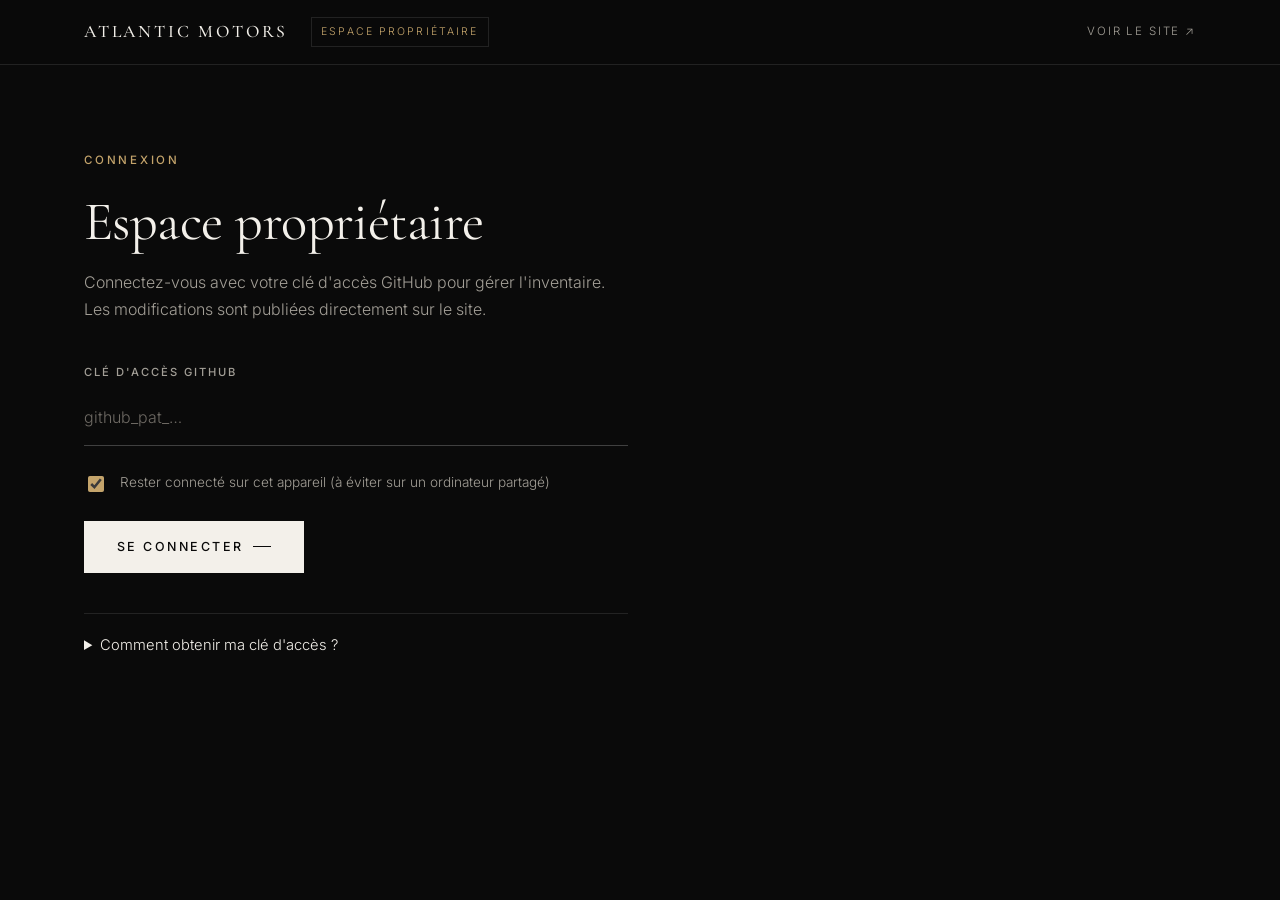
==== admin.html @ 896027af "Site Atlantic Motors : pages, inventaire, espace propriétaire - Site statique (accueil, inventaire, " ====
<!DOCTYPE html>
<html lang="fr">
<head>
  <meta charset="utf-8">
  <meta name="viewport" content="width=device-width, initial-scale=1, viewport-fit=cover">
  <title>Espace propriétaire — Atlantic Motors</title>
  <meta name="robots" content="noindex, nofollow">
  <meta name="theme-color" content="#0a0a0a">
  <link rel="preconnect" href="https://fonts.googleapis.com">
  <link rel="preconnect" href="https://fonts.gstatic.com" crossorigin>
  <link href="https://fonts.googleapis.com/css2?family=Cormorant+Garamond:ital,wght@0,400;0,500;1,400&family=Inter:wght@300;400;500&display=swap" rel="stylesheet">
  <link rel="stylesheet" href="css/style.css">
  <link rel="stylesheet" href="css/admin.css">
</head>
<body class="admin">

  <header class="admin-header">
    <div class="admin-header-inner">
      <a class="brand" href="index.html" data-site="nom">Atlantic Motors</a>
      <span class="admin-tag">Espace propriétaire</span>
      <div class="admin-header-actions">
        <a class="admin-link" href="inventaire.html" target="_blank" rel="noopener">Voir le site ↗</a>
        <button class="admin-link" id="logout" type="button" hidden>Se déconnecter</button>
      </div>
    </div>
  </header>

  <main class="admin-main" id="contenu">

    <!-- ================= CONNEXION ================= -->
    <section id="login-view" class="login" hidden>
      <span class="eyebrow">Connexion</span>
      <h1>Espace propriétaire</h1>
      <p class="admin-lead">Connectez-vous avec votre clé d'accès GitHub pour gérer l'inventaire. Les modifications sont publiées directement sur le site.</p>

      <form id="login-form" class="login-form" novalidate>
        <div class="field">
          <label for="token">Clé d'accès GitHub</label>
          <input id="token" name="token" type="password" autocomplete="current-password" spellcheck="false" placeholder="github_pat_…" required>
        </div>
        <label class="consent">
          <input type="checkbox" id="remember" checked>
          <span>Rester connecté sur cet appareil (à éviter sur un ordinateur partagé)</span>
        </label>
        <button class="btn btn-solid" type="submit">Se connecter</button>
        <p class="form-status error" id="login-error" role="alert" hidden></p>
      </form>

      <details class="help">
        <summary>Comment obtenir ma clé d'accès&nbsp;?</summary>
        <ol>
          <li>Connectez-vous sur <a href="https://github.com" target="_blank" rel="noopener">github.com</a>, puis ouvrez <a href="https://github.com/settings/personal-access-tokens/new" target="_blank" rel="noopener">cette page de création de clé</a> (Settings → Developer settings → Personal access tokens → Fine-grained tokens → Generate new token).</li>
          <li><strong>Token name</strong> : par exemple « Site — espace propriétaire ». <strong>Expiration</strong> : choisissez une durée (par exemple 1 an), il faudra la renouveler ensuite.</li>
          <li><strong>Repository access</strong> : « Only select repositories », puis sélectionnez le dépôt <strong id="help-repo">du site</strong> uniquement.</li>
          <li><strong>Permissions → Repository permissions → Contents</strong> : choisissez « Read and write ».</li>
          <li>Cliquez sur <strong>Generate token</strong>, copiez la clé (elle commence par <code>github_pat_</code>) et collez-la ci-dessus. Conservez-la dans votre gestionnaire de mots de passe : GitHub ne l'affiche qu'une fois.</li>
        </ol>
      </details>
    </section>

    <!-- ================= LISTE ================= -->
    <section id="list-view" hidden>
      <div class="admin-toolbar">
        <div>
          <span class="eyebrow">Inventaire</span>
          <h1>Vos véhicules <span class="admin-count" id="admin-count"></span></h1>
        </div>
        <button class="btn btn-solid" id="add-vehicle" type="button">Ajouter un véhicule</button>
      </div>
      <p class="admin-hint">L'ordre ci-dessous est celui de la page Inventaire. Chaque modification est publiée immédiatement&nbsp;; le site en ligne se met à jour en une à deux minutes.</p>
      <ul class="admin-list" id="admin-list"></ul>
    </section>

    <!-- ================= ÉDITION ================= -->
    <section id="edit-view" hidden>
      <button class="admin-back" id="back-to-list" type="button">← Retour à la liste</button>
      <span class="eyebrow" id="edit-eyebrow">Nouveau véhicule</span>
      <h1 id="edit-title">Ajouter un véhicule</h1>

      <form id="vehicle-form" class="vehicle-form" novalidate>
        <fieldset>
          <legend>Informations</legend>
          <div class="form-grid">
            <div class="field"><label for="f-marque">Marque</label><input id="f-marque" name="marque" required placeholder="Chevrolet"></div>
            <div class="field"><label for="f-modele">Modèle</label><input id="f-modele" name="modele" required placeholder="C10 Pick-up"></div>
            <div class="field"><label for="f-annee">Année</label><input id="f-annee" name="annee" type="number" inputmode="numeric" min="1900" max="2100" required></div>
            <div class="field"><label for="f-km">Kilométrage (km)</label><input id="f-km" name="kilometrage" type="number" inputmode="numeric" min="0" step="1" required></div>
            <div class="field"><label for="f-prix">Prix rendu France (€) <span class="opt">— vide = « Prix sur demande »</span></label><input id="f-prix" name="prix" type="number" inputmode="numeric" min="0" step="1"></div>
            <div class="field">
              <label for="f-statut">Statut</label>
              <select id="f-statut" name="statut">
                <option value="disponible">Disponible</option>
                <option value="reserve">Réservé</option>
                <option value="vendu">Vendu</option>
              </select>
            </div>
            <div class="field field-full"><label for="f-origine">Origine</label><input id="f-origine" name="origine" placeholder="États-Unis (Texas)"></div>
            <div class="field field-full"><label for="f-description">Description</label><textarea id="f-description" name="description" rows="4" placeholder="Quelques phrases de présentation du véhicule."></textarea></div>
          </div>
        </fieldset>

        <fieldset>
          <legend>Photos</legend>
          <p class="admin-hint">La première photo sert de vignette dans l'inventaire. Les photos sont redimensionnées automatiquement avant l'envoi.</p>
          <ul class="photo-grid" id="photo-grid"></ul>
          <label class="dropzone" id="dropzone">
            <input type="file" id="photo-input" accept="image/*" multiple>
            <span>Ajouter des photos</span>
            <small>Cliquez ou glissez vos images ici (JPEG, PNG, WebP)</small>
          </label>
        </fieldset>

        <fieldset>
          <legend>Caractéristiques</legend>
          <p class="admin-hint">Les lignes laissées vides ne sont pas affichées.</p>
          <div class="specs-editor" id="specs-editor"></div>
          <button class="admin-link" type="button" id="add-spec">+ Ajouter une ligne</button>
        </fieldset>

        <div class="form-actions edit-actions">
          <button class="btn btn-solid" type="submit" id="save-btn">Publier</button>
          <button class="admin-link" type="button" id="cancel-edit">Annuler</button>
        </div>
      </form>
    </section>

    <div class="admin-loading" id="loading" hidden><span></span>Chargement…</div>
  </main>

  <div class="toast" id="toast" role="status" aria-live="polite" hidden></div>

  <script src="js/config.js"></script>
  <script src="js/admin.js"></script>
</body>
</html>
---- css/style.css ----
/* =========================================================
   Atlantic Motors — feuille de style
   Pour changer les couleurs, modifiez les variables ci-dessous.
   ========================================================= */
:root {
  --bg: #0a0a0a;
  --bg-elevated: #131313;
  --bg-soft: #1a1a1a;
  --text: #f3f0ea;
  --muted: #a39f97;
  --faint: #6e6a64;
  --line: rgba(255, 255, 255, 0.1);
  --line-strong: rgba(255, 255, 255, 0.22);
  --accent: #c4a46b;          /* doré discret — remplacez par #8e2b2b pour un rouge sombre */
  --accent-soft: rgba(196, 164, 107, 0.14);

  --font-serif: "Cormorant Garamond", "Iowan Old Style", "Palatino Linotype", Georgia, serif;
  --font-sans: "Inter", -apple-system, BlinkMacSystemFont, "Segoe UI", Roboto, sans-serif;

  --header-h: 72px;
  --gutter: clamp(20px, 5vw, 64px);
  --max: 1240px;
  --ease: cubic-bezier(0.22, 0.61, 0.36, 1);

  color-scheme: dark;
}

*, *::before, *::after { box-sizing: border-box; }

html { -webkit-text-size-adjust: 100%; scroll-behavior: smooth; }

body {
  margin: 0;
  background: var(--bg);
  color: var(--text);
  font-family: var(--font-sans);
  font-size: 16px;
  font-weight: 300;
  line-height: 1.7;
  -webkit-font-smoothing: antialiased;
  text-rendering: optimizeLegibility;
}
body.no-scroll { overflow: hidden; }

img { max-width: 100%; display: block; }
a { color: inherit; text-decoration: none; }
button { font: inherit; color: inherit; }

h1, h2, h3 {
  font-family: var(--font-serif);
  font-weight: 400;
  line-height: 1.1;
  letter-spacing: -0.01em;
  margin: 0;
}

p { margin: 0 0 1em; }

::selection { background: var(--accent); color: #000; }

:focus-visible { outline: 1px solid var(--accent); outline-offset: 3px; }

.container {
  width: 100%;
  max-width: var(--max);
  margin-inline: auto;
  padding-inline: var(--gutter);
}

.skip-link {
  position: absolute; left: 16px; top: -60px; z-index: 200;
  background: var(--text); color: var(--bg); padding: 8px 14px;
}
.skip-link:focus { top: 12px; }

.eyebrow {
  display: inline-block;
  font-size: 0.72rem;
  font-weight: 500;
  letter-spacing: 0.24em;
  text-transform: uppercase;
  color: var(--accent);
  margin-bottom: 1.4rem;
}

/* ---------- Boutons ---------- */
.btn {
  display: inline-flex;
  align-items: center;
  justify-content: center;
  gap: 0.75em;
  min-height: 52px;
  padding: 0 2rem;
  border: 1px solid var(--line-strong);
  background: transparent;
  font-size: 0.78rem;
  font-weight: 500;
  letter-spacing: 0.2em;
  text-transform: uppercase;
  cursor: pointer;
  transition: background 0.4s var(--ease), color 0.4s var(--ease), border-color 0.4s var(--ease);
}
.btn::after {
  content: "";
  width: 18px; height: 1px;
  background: currentColor;
  transition: width 0.4s var(--ease);
}
.btn:hover { border-color: var(--accent); color: var(--accent); }
.btn:hover::after { width: 28px; }
.btn-solid { background: var(--text); color: var(--bg); border-color: var(--text); }
.btn-solid:hover { background: var(--accent); border-color: var(--accent); color: #0a0a0a; }
.btn:disabled { opacity: 0.5; cursor: wait; }

/* =========================================================
   En-tête et menu
   ========================================================= */
.site-header {
  position: fixed;
  inset: 0 0 auto 0;
  z-index: 100;
  padding-top: env(safe-area-inset-top, 0px);
  transition: background 0.5s var(--ease), border-color 0.5s var(--ease);
  border-bottom: 1px solid transparent;
}
.site-header.scrolled,
.site-header.menu-open {
  background: rgba(10, 10, 10, 0.86);
  -webkit-backdrop-filter: blur(14px);
  backdrop-filter: blur(14px);
  border-bottom-color: var(--line);
}
.header-inner {
  height: var(--header-h);
  max-width: var(--max);
  margin-inline: auto;
  padding-inline: var(--gutter);
  display: flex;
  align-items: center;
  justify-content: space-between;
}
.brand {
  font-family: var(--font-serif);
  font-size: 1.35rem;
  font-weight: 500;
  letter-spacing: 0.16em;
  text-transform: uppercase;
  position: relative;
  z-index: 2;
}

.nav-list, .submenu { list-style: none; margin: 0; padding: 0; }

.nav-list a,
.sub-toggle {
  font-size: 0.78rem;
  font-weight: 400;
  letter-spacing: 0.16em;
  text-transform: uppercase;
  color: var(--text);
  opacity: 0.82;
  transition: opacity 0.3s, color 0.3s;
}
.nav-list a:hover, .sub-toggle:hover { opacity: 1; }
.nav-list a[aria-current="page"], .has-sub.is-active > .sub-toggle { color: var(--accent); opacity: 1; }

.sub-toggle {
  display: inline-flex; align-items: center; gap: 0.5em;
  background: none; border: 0; padding: 0; cursor: pointer;
}
.chevron { width: 11px; height: 11px; transition: transform 0.3s var(--ease); }
.has-sub.open .chevron { transform: rotate(180deg); }

/* Bouton burger (mobile) */
.nav-toggle {
  position: relative; z-index: 2;
  width: 44px; height: 44px;
  margin-right: -10px;
  background: none; border: 0; cursor: pointer;
  display: grid; place-content: center; gap: 7px;
}
.nav-toggle span {
  display: block; width: 24px; height: 1px; background: var(--text);
  transition: transform 0.4s var(--ease);
}
.menu-open .nav-toggle span:first-child { transform: translateY(4px) rotate(45deg); }
.menu-open .nav-toggle span:last-child { transform: translateY(-4px) rotate(-45deg); }

/* Menu mobile : panneau plein écran */
@media (max-width: 899px) {
  .main-nav {
    position: fixed;
    inset: 0;
    background: var(--bg);
    padding: calc(var(--header-h) + env(safe-area-inset-top, 0px) + 32px) var(--gutter) 48px;
    overflow-y: auto;
    opacity: 0;
    visibility: hidden;
    transition: opacity 0.45s var(--ease), visibility 0.45s;
  }
  .menu-open .main-nav { opacity: 1; visibility: visible; }
  .nav-list > li {
    border-bottom: 1px solid var(--line);
    opacity: 0; transform: translateY(12px);
    transition: opacity 0.5s var(--ease), transform 0.5s var(--ease);
  }
  .menu-open .nav-list > li { opacity: 1; transform: none; }
  .menu-open .nav-list > li:nth-child(2) { transition-delay: 0.05s; }
  .menu-open .nav-list > li:nth-child(3) { transition-delay: 0.1s; }
  .menu-open .nav-list > li:nth-child(4) { transition-delay: 0.15s; }
  .nav-list > li > a,
  .nav-list > li > .sub-toggle {
    display: flex; justify-content: space-between; align-items: center; width: 100%;
    padding: 1.15rem 0;
    font-family: var(--font-serif);
    font-size: 1.75rem;
    letter-spacing: 0;
    text-transform: none;
    opacity: 1;
  }
  .chevron { width: 16px; height: 16px; }
  .submenu {
    display: block; max-height: 0; overflow: hidden;
    transition: max-height 0.45s var(--ease);
  }
  .has-sub.open .submenu { max-height: 240px; }
  .submenu a { display: block; padding: 0.55rem 0 0.55rem 1rem; font-size: 0.82rem; border-left: 1px solid var(--line-strong); }
  .submenu li:last-child a { margin-bottom: 1.2rem; }
}

/* Menu bureau avec sous-menu déroulant */
@media (min-width: 900px) {
  .nav-toggle { display: none; }
  .nav-list { display: flex; align-items: center; gap: 2.6rem; }
  .has-sub { position: relative; }
  .nav-list > li > a, .sub-toggle { padding: 0.6rem 0; display: inline-flex; }
  .submenu {
    position: absolute;
    top: 100%; left: 50%;
    min-width: 290px;
    padding: 0.75rem 0;
    background: rgba(14, 14, 14, 0.97);
    border: 1px solid var(--line);
    transform: translate(-50%, 8px);
    opacity: 0; visibility: hidden;
    transition: opacity 0.3s var(--ease), transform 0.3s var(--ease), visibility 0.3s;
  }
  .has-sub:hover .submenu,
  .has-sub:focus-within .submenu,
  .has-sub.open .submenu {
    opacity: 1; visibility: visible; transform: translate(-50%, 0);
  }
  .has-sub:hover .chevron { transform: rotate(180deg); }
  .submenu a { display: block; padding: 0.7rem 1.5rem; letter-spacing: 0.12em; white-space: nowrap; }
  .submenu a:hover { background: var(--bg-soft); }
}

/* =========================================================
   Accueil — image plein écran
   ========================================================= */
.hero {
  position: relative;
  min-height: 100vh;
  min-height: 100svh;
  display: flex;
  align-items: flex-end;
  overflow: hidden;
  isolation: isolate;
}
.hero-media {
  position: absolute; inset: 0; z-index: -2;
  background: #111 center / cover no-repeat;
  transform: scale(1.08);
  transition: transform 6s var(--ease);
}
.is-loaded .hero-media { transform: scale(1); }
.hero::after {
  content: ""; position: absolute; inset: 0; z-index: -1;
  background:
    linear-gradient(180deg, rgba(10,10,10,0.55) 0%, rgba(10,10,10,0.15) 30%, rgba(10,10,10,0.45) 62%, rgba(10,10,10,0.96) 100%),
    linear-gradient(90deg, rgba(10,10,10,0.6) 0%, rgba(10,10,10,0) 70%);
}
.hero-content {
  padding-block: calc(var(--header-h) + 64px) clamp(56px, 12vh, 120px);
}
.hero h1 {
  font-size: clamp(2.6rem, 8vw, 5.6rem);
  max-width: 13ch;
  margin-bottom: 1.5rem;
}
.hero h1 em { font-style: italic; color: var(--accent); }
.hero p {
  max-width: 34rem;
  font-size: clamp(1rem, 2.2vw, 1.15rem);
  color: rgba(243, 240, 234, 0.82);
  margin-bottom: 2.6rem;
}
.hero-anim > * {
  opacity: 0; transform: translateY(18px);
  transition: opacity 1.1s var(--ease), transform 1.1s var(--ease);
}
.is-loaded .hero-anim > * { opacity: 1; transform: none; }
.is-loaded .hero-anim > *:nth-child(2) { transition-delay: 0.15s; }
.is-loaded .hero-anim > *:nth-child(3) { transition-delay: 0.3s; }
.is-loaded .hero-anim > *:nth-child(4) { transition-delay: 0.45s; }

/* =========================================================
   En-tête des pages intérieures
   ========================================================= */
.page-hero {
  position: relative;
  padding-block: calc(var(--header-h) + clamp(64px, 12vw, 140px)) clamp(48px, 8vw, 96px);
  border-bottom: 1px solid var(--line);
  isolation: isolate;
  overflow: hidden;
}
.page-hero-media {
  position: absolute; inset: 0; z-index: -2;
  background: center / cover no-repeat;
  opacity: 0.38;
}
.page-hero.has-image::after {
  content: ""; position: absolute; inset: 0; z-index: -1;
  background: linear-gradient(180deg, rgba(10,10,10,0.5), var(--bg));
}
.page-hero h1 { font-size: clamp(2.4rem, 6.5vw, 4.6rem); max-width: 16ch; }
.page-hero .lead {
  margin-top: 1.6rem;
  max-width: 38rem;
  color: var(--muted);
  font-size: 1.08rem;
}

.section { padding-block: clamp(64px, 10vw, 128px); }
.section + .section { padding-top: 0; }
.section-title { font-size: clamp(1.9rem, 4.5vw, 3rem); margin-bottom: 1.5rem; }

/* Apparition au défilement */
.reveal {
  opacity: 0; transform: translateY(24px);
  transition: opacity 0.9s var(--ease) var(--delay, 0ms), transform 0.9s var(--ease) var(--delay, 0ms);
}
.reveal.is-visible { opacity: 1; transform: none; }

/* =========================================================
   Inventaire
   ========================================================= */
.inventory-bar {
  display: flex; flex-wrap: wrap; gap: 1rem 2rem;
  align-items: center; justify-content: space-between;
  margin-bottom: 3rem;
}
.filters { display: flex; flex-wrap: wrap; gap: 0.5rem; }
.filters button {
  background: none;
  border: 1px solid var(--line);
  padding: 0.55rem 1.1rem;
  font-size: 0.72rem; letter-spacing: 0.16em; text-transform: uppercase;
  color: var(--muted);
  cursor: pointer;
  transition: all 0.3s var(--ease);
}
.filters button:hover { color: var(--text); border-color: var(--line-strong); }
.filters button[aria-pressed="true"] { color: var(--bg); background: var(--text); border-color: var(--text); }
.vehicle-count { color: var(--faint); font-size: 0.85rem; letter-spacing: 0.06em; }

.vehicle-grid {
  display: grid;
  grid-template-columns: repeat(auto-fill, minmax(min(100%, 340px), 1fr));
  gap: clamp(2.5rem, 4vw, 3.5rem) clamp(1.5rem, 3vw, 2.5rem);
}
.vehicle-link { display: block; }
.vehicle-media {
  position: relative;
  aspect-ratio: 4 / 3;
  overflow: hidden;
  background: var(--bg-soft);
}
.vehicle-media img {
  width: 100%; height: 100%; object-fit: cover;
  transition: transform 1.2s var(--ease), filter 0.6s var(--ease);
}
.vehicle-link:hover .vehicle-media img { transform: scale(1.04); }
.status-vendu .vehicle-media img { filter: grayscale(0.85) brightness(0.6); }

.badge {
  display: inline-flex; align-items: center; gap: 0.5em;
  font-size: 0.66rem; font-weight: 500; letter-spacing: 0.18em; text-transform: uppercase;
  padding: 0.4rem 0.75rem;
  background: rgba(10, 10, 10, 0.72);
  -webkit-backdrop-filter: blur(6px); backdrop-filter: blur(6px);
  border: 1px solid var(--line);
}
.vehicle-media .badge { position: absolute; top: 14px; left: 14px; }
.badge::before { content: ""; width: 6px; height: 6px; border-radius: 50%; background: currentColor; }
.badge-disponible { color: var(--accent); }
.badge-reserve { color: var(--text); }
.badge-reserve::before { background: transparent; border: 1px solid currentColor; }
.badge-vendu { color: var(--faint); }

.vehicle-info { padding-top: 1.3rem; }
.vehicle-make {
  font-size: 0.7rem; letter-spacing: 0.22em; text-transform: uppercase;
  color: var(--muted); margin-bottom: 0.35rem;
}
.vehicle-model { font-size: 1.75rem; margin-bottom: 0.6rem; transition: color 0.3s; }
.vehicle-link:hover .vehicle-model { color: var(--accent); }
.vehicle-meta {
  display: flex; gap: 1.2rem;
  font-size: 0.88rem; color: var(--muted);
  margin-bottom: 1rem;
}
.vehicle-meta span + span::before { content: "·"; margin-right: 1.2rem; color: var(--faint); }
.vehicle-price {
  display: flex; justify-content: space-between; align-items: baseline;
  padding-top: 1rem; border-top: 1px solid var(--line);
  font-family: var(--font-serif); font-size: 1.4rem;
  margin: 0;
}
.price-label {
  font-family: var(--font-sans);
  font-size: 0.68rem; letter-spacing: 0.18em; text-transform: uppercase;
  color: var(--faint);
}
.status-vendu .vehicle-price { color: var(--faint); text-decoration: line-through; text-decoration-thickness: 1px; }
.empty { color: var(--muted); grid-column: 1 / -1; }

/* ---------- Fiche détaillée (fenêtre) ---------- */
.vehicle-dialog {
  width: min(1180px, 100%);
  max-width: 100%;
  max-height: 100%;
  height: 100%;
  margin: 0 auto;
  padding: 0;
  border: 0;
  background: var(--bg);
  color: var(--text);
  overflow-y: auto;
  overscroll-behavior: contain;
}
.vehicle-dialog::backdrop { background: rgba(0, 0, 0, 0.82); -webkit-backdrop-filter: blur(4px); backdrop-filter: blur(4px); }
.vehicle-dialog[open] { animation: dialog-in 0.5s var(--ease); }
@keyframes dialog-in { from { opacity: 0; transform: translateY(24px); } to { opacity: 1; transform: none; } }

@media (min-width: 900px) {
  .vehicle-dialog { height: auto; max-height: calc(100vh - 64px); margin: auto; border: 1px solid var(--line); }
}

.dialog-close {
  position: sticky; top: 0; z-index: 5;
  display: flex; margin-left: auto;
  width: 52px; height: 52px;
  align-items: center; justify-content: center;
  background: rgba(10,10,10,0.85); border: 0; cursor: pointer;
  font-size: 1.6rem; font-weight: 200; line-height: 1;
  margin-top: env(safe-area-inset-top, 0px);
}
.dialog-close:hover { color: var(--accent); }

.detail {
  display: grid;
  gap: 2rem;
  padding: 0 0 2.5rem;
  margin-top: -52px;
}
@media (min-width: 900px) {
  .detail { grid-template-columns: 1.35fr 1fr; gap: 3rem; padding: 3rem; margin-top: -52px; }
}
.gallery-main {
  position: relative;
  aspect-ratio: 4 / 3;
  background: var(--bg-soft);
  overflow: hidden;
}
.gallery-main img {
  width: 100%; height: 100%; object-fit: cover;
  opacity: 0; transition: opacity 0.5s var(--ease);
}
.gallery-main img.is-shown { opacity: 1; }
.gallery-nav {
  position: absolute; top: 50%; transform: translateY(-50%);
  width: 44px; height: 44px;
  background: rgba(10,10,10,0.6); border: 1px solid var(--line);
  font-size: 1.5rem; line-height: 1; cursor: pointer;
  transition: background 0.3s, color 0.3s;
}
.gallery-nav:hover { background: rgba(10,10,10,0.9); color: var(--accent); }
.gallery-nav.prev { left: 12px; }
.gallery-nav.next { right: 12px; }
.gallery-counter {
  position: absolute; right: 14px; bottom: 12px;
  font-size: 0.72rem; letter-spacing: 0.14em;
  background: rgba(10,10,10,0.6); padding: 0.25rem 0.6rem;
}
.thumbs {
  display: flex; gap: 8px; margin-top: 8px;
  overflow-x: auto; padding-inline: var(--gutter);
}
@media (min-width: 900px) { .thumbs { padding-inline: 0; } }
.thumb {
  flex: 0 0 88px; aspect-ratio: 4 / 3;
  padding: 0; border: 1px solid transparent; background: none; cursor: pointer;
  opacity: 0.5; transition: opacity 0.3s, border-color 0.3s;
}
.thumb img { width: 100%; height: 100%; object-fit: cover; }
.thumb:hover { opacity: 0.85; }
.thumb[aria-current="true"] { opacity: 1; border-color: var(--accent); }

.detail-info { padding-inline: var(--gutter); }
@media (min-width: 900px) { .detail-info { padding-inline: 0; padding-top: 0.5rem; } }
.detail-info .badge { margin-bottom: 1.4rem; }
.detail-title { font-size: clamp(2rem, 5vw, 2.8rem); margin-bottom: 1.4rem; }
.detail-year { color: var(--muted); font-style: italic; }
.detail-price {
  display: flex; flex-direction: column; gap: 0.2rem;
  font-family: var(--font-serif); font-size: 2rem;
  margin-bottom: 1.6rem;
}
.detail-desc { color: var(--muted); margin-bottom: 2rem; }
.specs { margin: 0 0 2.2rem; border-top: 1px solid var(--line); }
.specs div {
  display: flex; justify-content: space-between; gap: 1.5rem;
  padding: 0.75rem 0; border-bottom: 1px solid var(--line);
  font-size: 0.92rem;
}
.specs dt { color: var(--muted); }
.specs dd { margin: 0; text-align: right; }
.detail-cta .btn { width: 100%; }
.sold-note { color: var(--muted); font-size: 0.92rem; }
.ref { margin-top: 1.4rem; font-size: 0.72rem; letter-spacing: 0.16em; color: var(--faint); }

/* =========================================================
   Pages d'import
   ========================================================= */
.intro-grid { display: grid; gap: 2rem; }
@media (min-width: 900px) { .intro-grid { grid-template-columns: 1fr 1.4fr; gap: 5rem; } }
.intro-grid p { color: var(--muted); font-size: 1.05rem; }

.steps { list-style: none; margin: 0; padding: 0; counter-reset: step; }
.step {
  counter-increment: step;
  display: grid;
  grid-template-columns: 3.2rem 1fr;
  gap: 0 1.2rem;
  padding: 2.4rem 0;
  border-top: 1px solid var(--line);
}
.step:last-child { border-bottom: 1px solid var(--line); }
.step::before {
  content: counter(step, decimal-leading-zero);
  font-family: var(--font-serif);
  font-size: 1.6rem;
  color: var(--accent);
  line-height: 1.2;
}
@media (min-width: 900px) {
  .step { grid-template-columns: 8rem 1fr 1.2fr; gap: 0 3rem; }
  .step::before { font-size: 2.6rem; }
  .step-body { grid-column: 3; }
  .step h3 { grid-column: 2; }
}
.step h3 { font-size: 1.6rem; margin-bottom: 0.8rem; }
.step-body { grid-column: 2; color: var(--muted); }
.step-body p:last-child { margin-bottom: 0; }
.step-body strong { color: var(--text); font-weight: 500; }
.step-meta {
  display: flex; flex-wrap: wrap; gap: 0.5rem 1.5rem;
  margin-top: 1rem;
  font-size: 0.8rem; letter-spacing: 0.04em; color: var(--text);
}
.step-meta span { display: inline-flex; gap: 0.5em; }
.step-meta span::before { content: "—"; color: var(--accent); }

.callout {
  position: relative;
  padding: clamp(2rem, 5vw, 3.5rem);
  background: var(--bg-elevated);
  border: 1px solid var(--line);
  border-left: 2px solid var(--accent);
}
.callout h2 { font-size: clamp(1.7rem, 4vw, 2.4rem); margin-bottom: 1.2rem; }
.callout p, .callout li { color: var(--muted); }
.callout ul { padding-left: 1.1rem; margin: 0 0 1rem; }
.callout li { margin-bottom: 0.5rem; }
.callout li::marker { color: var(--accent); }
.callout strong { color: var(--text); font-weight: 500; }

.figures-wrap { overflow-x: auto; }
.figures {
  width: 100%;
  border-collapse: collapse;
  font-size: 0.95rem;
  min-width: 520px;
}
.figures th, .figures td {
  text-align: left; padding: 1rem 1rem 1rem 0;
  border-bottom: 1px solid var(--line);
  vertical-align: top;
}
.figures th {
  font-size: 0.68rem; font-weight: 500; letter-spacing: 0.18em; text-transform: uppercase;
  color: var(--faint);
}
.figures td:first-child { color: var(--muted); width: 45%; }
.figures td.value { font-family: var(--font-serif); font-size: 1.2rem; color: var(--text); white-space: nowrap; }
.disclaimer {
  margin-top: 1.4rem;
  font-size: 0.82rem; color: var(--faint);
}
.disclaimer strong { color: var(--accent); font-weight: 500; letter-spacing: 0.08em; text-transform: uppercase; font-size: 0.72rem; }

.docs-list { list-style: none; padding: 0; margin: 0; display: grid; gap: 0; }
@media (min-width: 700px) { .docs-list { grid-template-columns: 1fr 1fr; column-gap: 3rem; } }
.docs-list li {
  padding: 1rem 0 1rem 1.6rem; border-bottom: 1px solid var(--line);
  position: relative; color: var(--muted);
}
.docs-list li::before {
  content: ""; position: absolute; left: 0; top: 1.75rem;
  width: 8px; height: 1px; background: var(--accent);
}
.docs-list strong { color: var(--text); font-weight: 500; }

.cta-band {
  text-align: center;
  padding-block: clamp(72px, 12vw, 140px);
  border-top: 1px solid var(--line);
}
.cta-band h2 { font-size: clamp(2rem, 5vw, 3.2rem); margin-bottom: 1rem; }
.cta-band p { color: var(--muted); margin-bottom: 2.4rem; }

/* =========================================================
   Contact
   ========================================================= */
.contact-grid { display: grid; gap: 3.5rem; }
@media (min-width: 900px) { .contact-grid { grid-template-columns: 1fr 1.8fr; gap: 6rem; } }
.contact-aside h2 { font-size: 1.8rem; margin-bottom: 1.2rem; }
.contact-aside p { color: var(--muted); }
.contact-lines { list-style: none; padding: 0; margin: 2rem 0 0; }
.contact-lines li { padding: 1rem 0; border-top: 1px solid var(--line); }
.contact-lines li:last-child { border-bottom: 1px solid var(--line); }
.contact-lines .lbl {
  display: block; font-size: 0.68rem; letter-spacing: 0.18em; text-transform: uppercase;
  color: var(--faint); margin-bottom: 0.2rem;
}
.contact-lines a:hover { color: var(--accent); }

.vehicle-notice {
  padding: 1rem 1.25rem;
  margin-bottom: 2.4rem;
  border: 1px solid var(--line);
  border-left: 2px solid var(--accent);
  background: var(--accent-soft);
  font-size: 0.92rem;
}
.vehicle-notice strong { font-weight: 500; }

.form-grid { display: grid; gap: 1.8rem 2rem; }
@media (min-width: 700px) {
  .form-grid { grid-template-columns: 1fr 1fr; }
  .field-full { grid-column: 1 / -1; }
}
.field label {
  display: block;
  font-size: 0.7rem; font-weight: 500; letter-spacing: 0.18em; text-transform: uppercase;
  color: var(--muted);
  margin-bottom: 0.5rem;
}
.field label .opt { text-transform: none; letter-spacing: 0; color: var(--faint); font-weight: 300; }
.field input,
.field select,
.field textarea {
  width: 100%;
  padding: 0.85rem 0;
  background: transparent;
  border: 0;
  border-bottom: 1px solid var(--line-strong);
  border-radius: 0;
  color: var(--text);
  font: inherit;
  font-size: 1rem;  /* évite le zoom automatique sur iOS */
  transition: border-color 0.3s;
  -webkit-appearance: none;
  appearance: none;
}
.field select {
  background-image: url("data:image/svg+xml,%3Csvg xmlns='http://www.w3.org/2000/svg' viewBox='0 0 12 12'%3E%3Cpath d='M2 4.5 6 8l4-3.5' fill='none' stroke='%23a39f97' stroke-width='1.2'/%3E%3C/svg%3E");
  background-repeat: no-repeat; background-position: right 2px center; background-size: 12px;
  padding-right: 1.5rem;
}
.field select option { background: var(--bg-elevated); color: var(--text); }
.field textarea { resize: vertical; min-height: 160px; line-height: 1.6; }
.field input:focus,
.field select:focus,
.field textarea:focus { outline: none; border-bottom-color: var(--accent); }
.field input::placeholder, .field textarea::placeholder { color: var(--faint); }
.was-validated .field :invalid { border-bottom-color: #c25b5b; }

.consent {
  display: flex; gap: 0.8rem; align-items: flex-start;
  font-size: 0.85rem; color: var(--muted);
  cursor: pointer;
}
.consent input { margin-top: 0.3rem; accent-color: var(--accent); width: 16px; height: 16px; flex: none; }
.was-validated .consent input:invalid { outline: 1px solid #c25b5b; }

.form-actions { display: flex; flex-wrap: wrap; align-items: center; gap: 1.5rem; }
.form-status {
  padding: 1rem 1.25rem; font-size: 0.92rem;
  border: 1px solid var(--line); width: 100%;
}
.form-status.success { border-left: 2px solid var(--accent); }
.form-status.error { border-left: 2px solid #c25b5b; }
.hp { position: absolute; left: -9999px; width: 1px; height: 1px; overflow: hidden; }

/* =========================================================
   Mentions légales
   ========================================================= */
.legal { max-width: 46rem; }
.legal h2 { font-size: 1.7rem; margin: 3rem 0 1rem; }
.legal h2:first-child { margin-top: 0; }
.legal p, .legal li { color: var(--muted); }
.legal a { color: var(--text); border-bottom: 1px solid var(--line-strong); }
.legal a:hover { color: var(--accent); }
.legal mark { background: var(--accent-soft); color: var(--accent); padding: 0 0.25em; }
.legal ul { padding-left: 1.1rem; }

/* =========================================================
   Pied de page
   ========================================================= */
.site-footer {
  border-top: 1px solid var(--line);
  padding-block: 3.5rem calc(2.5rem + env(safe-area-inset-bottom, 0px));
  font-size: 0.88rem;
}
.footer-inner {
  display: grid; gap: 2rem;
}
@media (min-width: 800px) {
  .footer-inner { grid-template-columns: 1.5fr 1fr; align-items: start; }
  .footer-copy { grid-column: 1 / -1; }
}
.footer-brand .brand { display: inline-block; margin-bottom: 0.8rem; font-size: 1.15rem; }
.footer-brand p { color: var(--faint); max-width: 28rem; margin: 0; }
.footer-links { list-style: none; padding: 0; margin: 0; display: flex; flex-wrap: wrap; gap: 0.6rem 2rem; }
@media (min-width: 800px) { .footer-links { justify-content: flex-end; } }
.footer-links a { color: var(--muted); transition: color 0.3s; }
.footer-links a:hover { color: var(--accent); }
.footer-copy { margin: 0; padding-top: 2rem; border-top: 1px solid var(--line); color: var(--faint); font-size: 0.78rem; }

/* Accueil : le pied de page reste discret sous l'image */
.page-home .site-footer { padding-top: 2.5rem; }

/* =========================================================
   Accessibilité : réduire les animations si demandé
   ========================================================= */
@media (prefers-reduced-motion: reduce) {
  *, *::before, *::after {
    animation-duration: 0.01ms !important;
    transition-duration: 0.01ms !important;
    transition-delay: 0ms !important;
    scroll-behavior: auto !important;
  }
  .reveal, .hero-anim > * { opacity: 1; transform: none; }
}

/* Le flou d'arrière-plan crée un bloc conteneur qui confinerait le menu mobile plein écran :
   on le désactive quand le menu est ouvert. */
.site-header.menu-open {
  -webkit-backdrop-filter: none;
  backdrop-filter: none;
  background: var(--bg);
}

/* Fiche détaillée : la galerie reste visible pendant le défilement (grand écran) */
@media (min-width: 900px) {
  .gallery { position: sticky; top: 1rem; align-self: start; }
}

/* =========================================================
   Contact : réseaux sociaux et WhatsApp
   ========================================================= */
.social-block { margin-top: 3rem; }
.social-title {
  font-family: var(--font-sans);
  font-size: 0.68rem; font-weight: 500; letter-spacing: 0.18em; text-transform: uppercase;
  color: var(--faint);
  margin-bottom: 0.8rem;
}
.social-list { list-style: none; padding: 0; margin: 0; border-top: 1px solid var(--line); }
.social-list a {
  display: flex; align-items: center; gap: 0.9rem;
  min-height: 56px; padding: 0.6rem 0;
  border-bottom: 1px solid var(--line);
  transition: color 0.3s var(--ease);
}
.social-icon { width: 22px; height: 22px; flex: none; color: var(--accent); }
.social-name { font-weight: 400; }
.social-detail { color: var(--muted); font-size: 0.88rem; overflow: hidden; text-overflow: ellipsis; white-space: nowrap; min-width: 0; }
.social-arrow { margin-left: auto; color: var(--faint); transition: transform 0.3s var(--ease), color 0.3s; }
.social-list a:hover { color: var(--accent); }
.social-list a:hover .social-arrow { color: var(--accent); transform: translate(2px, -2px); }
---- css/admin.css ----
/* Espace propriétaire (admin.html) — complète css/style.css */

.visually-hidden {
  position: absolute; width: 1px; height: 1px; overflow: hidden;
  clip: rect(0 0 0 0); white-space: nowrap;
}

.admin-header {
  position: sticky; top: 0; z-index: 50;
  padding-top: env(safe-area-inset-top, 0px);
  background: rgba(10, 10, 10, 0.92);
  -webkit-backdrop-filter: blur(12px); backdrop-filter: blur(12px);
  border-bottom: 1px solid var(--line);
}
.admin-header-inner {
  max-width: var(--max); margin-inline: auto; padding-inline: var(--gutter);
  min-height: 64px;
  display: flex; flex-wrap: wrap; align-items: center; gap: 0.4rem 1.4rem;
}
.admin-header .brand { font-size: 1.1rem; }
.admin-tag {
  font-size: 0.66rem; letter-spacing: 0.2em; text-transform: uppercase; color: var(--accent);
  padding: 0.3rem 0.6rem; border: 1px solid var(--line);
}
.admin-header-actions { margin-left: auto; display: flex; gap: 1.4rem; align-items: center; }

.admin-link {
  background: none; border: 0; padding: 0.4rem 0; cursor: pointer;
  font-size: 0.72rem; letter-spacing: 0.16em; text-transform: uppercase;
  color: var(--muted);
  transition: color 0.3s;
}
.admin-link:hover { color: var(--text); }
.admin-link.danger:hover { color: #d27272; }
.admin-link:disabled { opacity: 0.4; cursor: default; }

.admin-main {
  max-width: var(--max); margin-inline: auto;
  padding: clamp(40px, 7vw, 80px) var(--gutter) calc(80px + env(safe-area-inset-bottom, 0px));
}
.admin-main h1 { font-size: clamp(2.2rem, 5.5vw, 3.4rem); margin-bottom: 1rem; }
.admin-lead { color: var(--muted); max-width: 34rem; margin-bottom: 2.5rem; }
.admin-hint { color: var(--faint); font-size: 0.85rem; margin-bottom: 1.6rem; }
.admin-count { color: var(--faint); font-size: 0.55em; font-style: italic; }

/* ---------- Connexion ---------- */
.login { max-width: 34rem; }
.login-form { display: grid; gap: 1.6rem; margin-bottom: 2.5rem; }
.login-form .btn { justify-self: start; }
.help { border-top: 1px solid var(--line); padding-top: 1.2rem; color: var(--muted); font-size: 0.92rem; }
.help summary { cursor: pointer; color: var(--text); }
.help summary:hover { color: var(--accent); }
.help ol { padding-left: 1.2rem; margin-top: 1rem; }
.help li { margin-bottom: 0.7rem; }
.help a { color: var(--text); border-bottom: 1px solid var(--line-strong); }
.help strong { color: var(--text); font-weight: 500; }
.help code { font-size: 0.85em; color: var(--accent); }

/* ---------- Liste ---------- */
.admin-toolbar {
  display: flex; flex-wrap: wrap; align-items: flex-end; justify-content: space-between;
  gap: 1rem 2rem; margin-bottom: 0.6rem;
}
.admin-list { list-style: none; padding: 0; margin: 0; border-top: 1px solid var(--line); }
.admin-item {
  display: grid;
  grid-template-columns: 96px 1fr;
  gap: 0.8rem 1.2rem;
  align-items: center;
  padding: 1.1rem 0;
  border-bottom: 1px solid var(--line);
}
.admin-thumb { aspect-ratio: 4 / 3; overflow: hidden; background: var(--bg-soft); }
.admin-thumb img { width: 100%; height: 100%; object-fit: cover; }
.status-vendu .admin-thumb img { filter: grayscale(0.85) brightness(0.65); }
.admin-item-title { font-family: var(--font-serif); font-size: 1.35rem; line-height: 1.2; margin: 0 0 0.25rem; }
.admin-item-meta { color: var(--muted); font-size: 0.82rem; margin: 0; }
.admin-status, .admin-item-actions { grid-column: 1 / -1; }
.admin-item-actions { display: flex; flex-wrap: wrap; align-items: center; gap: 0.4rem 1.2rem; }
.admin-status select {
  width: 100%;
  background: var(--bg-soft) url("data:image/svg+xml,%3Csvg xmlns='http://www.w3.org/2000/svg' viewBox='0 0 12 12'%3E%3Cpath d='M2 4.5 6 8l4-3.5' fill='none' stroke='%23a39f97' stroke-width='1.2'/%3E%3C/svg%3E") no-repeat right 0.8rem center / 12px;
  color: var(--text);
  border: 1px solid var(--line);
  padding: 0.6rem 2.2rem 0.6rem 0.8rem;
  font: inherit; font-size: 0.9rem;
  -webkit-appearance: none; appearance: none;
  border-radius: 0;
}
.admin-status select:focus { outline: none; border-color: var(--accent); }
.status-disponible .admin-status select { color: var(--accent); }
.admin-empty { padding: 2rem 0; color: var(--muted); }

@media (min-width: 900px) {
  .admin-item { grid-template-columns: 120px 1fr 170px auto; gap: 1.6rem; }
  .admin-status, .admin-item-actions { grid-column: auto; }
  .admin-item-actions { justify-content: flex-end; flex-wrap: nowrap; }
}

.icon-btn {
  width: 36px; height: 36px; flex: none;
  display: inline-grid; place-items: center;
  background: transparent; border: 1px solid var(--line);
  color: var(--text); cursor: pointer; font-size: 1rem; line-height: 1;
  transition: border-color 0.3s, color 0.3s;
}
.icon-btn:hover:not(:disabled) { border-color: var(--accent); color: var(--accent); }
.icon-btn:disabled { opacity: 0.25; cursor: default; }

/* ---------- Édition ---------- */
.admin-back { display: block; background: none; border: 0; color: var(--muted); cursor: pointer; padding: 0; margin-bottom: 2rem; font-size: 0.85rem; }
.admin-back:hover { color: var(--text); }
.vehicle-form { margin-top: 2rem; display: grid; gap: 1rem; max-width: 900px; }
.vehicle-form fieldset { border: 0; border-top: 1px solid var(--line); padding: 2rem 0 1rem; margin: 0; min-width: 0; }
.vehicle-form legend {
  font-family: var(--font-serif); font-size: 1.6rem; padding: 0 1rem 0 0;
}
.vehicle-form legend + .admin-hint, .vehicle-form legend + .form-grid { margin-top: 0.6rem; }

.photo-grid {
  list-style: none; padding: 0; margin: 0 0 1rem;
  display: grid; grid-template-columns: repeat(auto-fill, minmax(150px, 1fr)); gap: 12px;
}
.photo-item { position: relative; aspect-ratio: 4 / 3; background: var(--bg-soft); overflow: hidden; }
.photo-item img { width: 100%; height: 100%; object-fit: cover; }
.photo-cover {
  position: absolute; top: 8px; left: 8px;
  font-size: 0.62rem; letter-spacing: 0.16em; text-transform: uppercase;
  background: var(--accent); color: #0a0a0a; padding: 0.2rem 0.5rem;
}
.photo-actions {
  position: absolute; inset: auto 0 0 0;
  display: flex; justify-content: flex-end; gap: 4px; padding: 6px;
  background: linear-gradient(transparent, rgba(0,0,0,0.75));
}
.photo-actions .icon-btn { width: 32px; height: 32px; background: rgba(10,10,10,0.7); }

.dropzone {
  display: grid; place-items: center; gap: 0.3rem; text-align: center;
  padding: 2rem 1rem;
  border: 1px dashed var(--line-strong);
  cursor: pointer;
  transition: border-color 0.3s, background 0.3s;
}
.dropzone input { position: absolute; opacity: 0; width: 1px; height: 1px; }
.dropzone span { font-size: 0.78rem; letter-spacing: 0.18em; text-transform: uppercase; }
.dropzone small { color: var(--faint); font-size: 0.82rem; }
.dropzone:hover, .dropzone.is-over, .dropzone:focus-within { border-color: var(--accent); background: var(--accent-soft); }

.specs-editor { display: grid; gap: 0.6rem; margin-bottom: 1rem; }
.spec-row { display: grid; grid-template-columns: 1fr 1.6fr auto; gap: 0.6rem; align-items: center; }
.spec-row input {
  width: 100%; min-width: 0;
  background: transparent; color: var(--text);
  border: 0; border-bottom: 1px solid var(--line-strong); border-radius: 0;
  padding: 0.6rem 0; font: inherit; font-size: 1rem;
}
.spec-row input:focus { outline: none; border-bottom-color: var(--accent); }
.spec-key { color: var(--muted) !important; }
@media (max-width: 560px) {
  .spec-row { grid-template-columns: 1fr auto; }
  .spec-row .spec-value { grid-column: 1; }
  .spec-row .icon-btn { grid-row: 1 / span 2; grid-column: 2; }
}

.edit-actions {
  position: sticky; bottom: 0; z-index: 5;
  padding: 1rem 0 calc(1rem + env(safe-area-inset-bottom, 0px));
  background: linear-gradient(transparent, var(--bg) 30%);
}

/* ---------- Chargement et messages ---------- */
.admin-loading {
  position: fixed; inset: 0; z-index: 90;
  display: grid; place-content: center; justify-items: center; gap: 1rem;
  background: rgba(10, 10, 10, 0.7);
  font-size: 0.78rem; letter-spacing: 0.18em; text-transform: uppercase; color: var(--muted);
}
.admin-loading[hidden] { display: none; }
.admin-loading span {
  width: 36px; height: 36px; border-radius: 50%;
  border: 1px solid var(--line-strong); border-top-color: var(--accent);
  animation: spin 0.9s linear infinite;
}
@keyframes spin { to { transform: rotate(360deg); } }

.toast {
  position: fixed; z-index: 100;
  left: 50%; bottom: calc(24px + env(safe-area-inset-bottom, 0px));
  transform: translateX(-50%);
  width: min(560px, calc(100% - 32px));
  padding: 1rem 1.25rem;
  background: var(--bg-elevated); border: 1px solid var(--line);
  border-left: 2px solid var(--accent);
  font-size: 0.92rem;
  box-shadow: 0 12px 40px rgba(0,0,0,0.5);
  animation: toast-in 0.4s var(--ease);
}
.toast.error { border-left-color: #c25b5b; }
@keyframes toast-in { from { opacity: 0; transform: translate(-50%, 12px); } to { opacity: 1; transform: translate(-50%, 0); } }
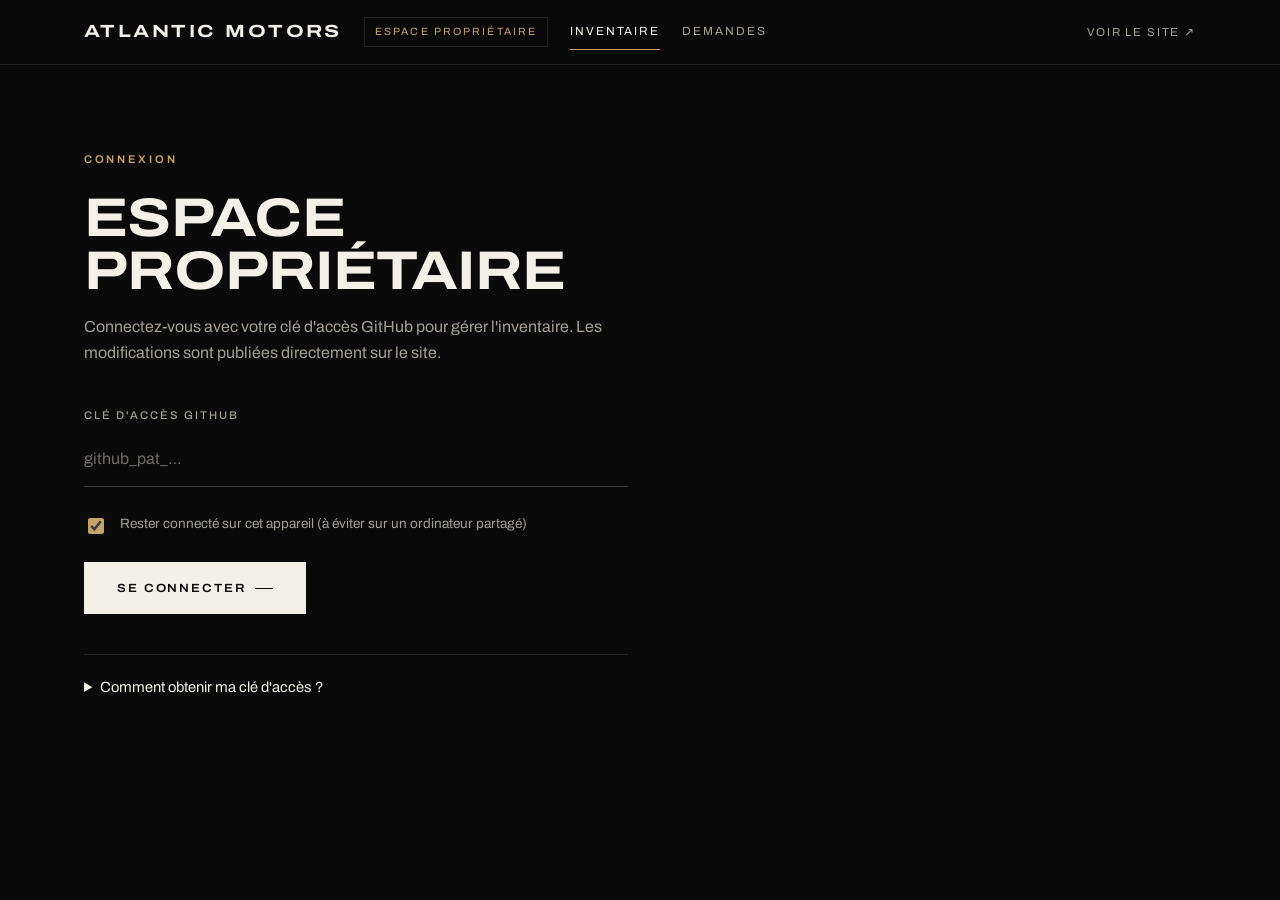
==== commit 9d41fd4f: "Accueil animé, dossier des demandes et refonte du design - Accueil : défilement qui fait « monter à " ====
--- a/admin.html
+++ b/admin.html
@@ -8,7 +8,7 @@
   <meta name="theme-color" content="#0a0a0a">
   <link rel="preconnect" href="https://fonts.googleapis.com">
   <link rel="preconnect" href="https://fonts.gstatic.com" crossorigin>
-  <link href="https://fonts.googleapis.com/css2?family=Cormorant+Garamond:ital,wght@0,400;0,500;1,400&family=Inter:wght@300;400;500&display=swap" rel="stylesheet">
+  <link href="https://fonts.googleapis.com/css2?family=Archivo:wdth,wght@62..125,300..800&display=swap" rel="stylesheet">
   <link rel="stylesheet" href="css/style.css">
   <link rel="stylesheet" href="css/admin.css">
 </head>
@@ -18,6 +18,10 @@
     <div class="admin-header-inner">
       <a class="brand" href="index.html" data-site="nom">Atlantic Motors</a>
       <span class="admin-tag">Espace propriétaire</span>
+      <nav class="admin-tabs" aria-label="Rubriques">
+        <a href="#inventaire" data-tab="inventaire">Inventaire</a>
+        <a href="#demandes" data-tab="demandes">Demandes <span class="tab-count" id="tab-count" hidden></span></a>
+      </nav>
       <div class="admin-header-actions">
         <a class="admin-link" href="inventaire.html" target="_blank" rel="noopener">Voir le site ↗</a>
         <button class="admin-link" id="logout" type="button" hidden>Se déconnecter</button>
@@ -124,6 +128,47 @@
       </form>
     </section>
 
+    <!-- ================= DEMANDES ================= -->
+    <section id="demandes-view" hidden>
+
+      <div id="sb-login" class="login" hidden>
+        <span class="eyebrow">Dossier des demandes</span>
+        <h1>Connexion</h1>
+        <p class="admin-lead">Identifiez-vous avec le compte propriétaire créé dans Supabase pour consulter les demandes de vos visiteurs.</p>
+        <form id="sb-login-form" class="login-form" novalidate>
+          <div class="field"><label for="sb-email">E-mail</label><input id="sb-email" type="email" autocomplete="username" required></div>
+          <div class="field"><label for="sb-password">Mot de passe</label><input id="sb-password" type="password" autocomplete="current-password" required></div>
+          <label class="consent"><input type="checkbox" id="sb-remember" checked><span>Rester connecté sur cet appareil</span></label>
+          <button class="btn btn-solid" type="submit">Se connecter</button>
+          <p class="form-status error" id="sb-error" role="alert" hidden></p>
+        </form>
+      </div>
+
+      <div id="sb-missing" class="login" hidden>
+        <span class="eyebrow">Dossier des demandes</span>
+        <h1>À configurer</h1>
+        <p class="admin-lead">Le dossier des demandes n'est pas encore relié. Suivez la rubrique « Dossier des demandes » du README, puis renseignez l'adresse et la clé publique Supabase dans <code>js/config.js</code>.</p>
+      </div>
+
+      <div id="sb-list" hidden>
+        <div class="admin-toolbar">
+          <div>
+            <span class="eyebrow">Dossier</span>
+            <h1>Demandes <span class="admin-count" id="req-count"></span></h1>
+          </div>
+          <button class="btn" id="req-refresh" type="button">Actualiser</button>
+        </div>
+        <div class="filters req-filters" id="req-filters" role="group" aria-label="Filtrer les demandes">
+          <button type="button" data-filter="nouvelle" aria-pressed="true">Nouvelles</button>
+          <button type="button" data-filter="en_cours" aria-pressed="false">En cours</button>
+          <button type="button" data-filter="traitee" aria-pressed="false">Traitées</button>
+          <button type="button" data-filter="archivee" aria-pressed="false">Archivées</button>
+          <button type="button" data-filter="toutes" aria-pressed="false">Toutes</button>
+        </div>
+        <ul class="req-list" id="req-list"></ul>
+      </div>
+    </section>
+
     <div class="admin-loading" id="loading" hidden><span></span>Chargement…</div>
   </main>
 
@@ -131,5 +176,6 @@
 
   <script src="js/config.js"></script>
   <script src="js/admin.js"></script>
+  <script src="js/admin-demandes.js"></script>
 </body>
 </html>
--- a/css/style.css
+++ b/css/style.css
@@ -14,18 +14,23 @@
   --accent: #c4a46b;          /* doré discret — remplacez par #8e2b2b pour un rouge sombre */
   --accent-soft: rgba(196, 164, 107, 0.14);
 
-  --font-serif: "Cormorant Garamond", "Iowan Old Style", "Palatino Linotype", Georgia, serif;
-  --font-sans: "Inter", -apple-system, BlinkMacSystemFont, "Segoe UI", Roboto, sans-serif;
+  /* Typographie : une seule famille (Archivo), en version large et grasse pour les titres */
+  --font-display: "Archivo", "Helvetica Neue", Arial, sans-serif;
+  --font-sans: "Archivo", -apple-system, BlinkMacSystemFont, "Segoe UI", Roboto, sans-serif;
+  --font-serif: var(--font-display); /* ancien nom, conservé pour compatibilité */
+  --display-stretch: 118%;
 
   --header-h: 72px;
   --gutter: clamp(20px, 5vw, 64px);
   --max: 1240px;
   --ease: cubic-bezier(0.22, 0.61, 0.36, 1);
+  --ease-out: cubic-bezier(0.16, 1, 0.3, 1);   /* sortie longue et douce, pour les révélations */
 
   color-scheme: dark;
 }
 
 *, *::before, *::after { box-sizing: border-box; }
+[hidden] { display: none !important; }
 
 html { -webkit-text-size-adjust: 100%; scroll-behavior: smooth; }
 
@@ -35,8 +40,8 @@
   color: var(--text);
   font-family: var(--font-sans);
   font-size: 16px;
-  font-weight: 300;
-  line-height: 1.7;
+  font-weight: 400;
+  line-height: 1.65;
   -webkit-font-smoothing: antialiased;
   text-rendering: optimizeLegibility;
 }
@@ -47,12 +52,15 @@
 button { font: inherit; color: inherit; }
 
 h1, h2, h3 {
-  font-family: var(--font-serif);
-  font-weight: 400;
-  line-height: 1.1;
-  letter-spacing: -0.01em;
+  font-family: var(--font-display);
+  font-weight: 700;
+  font-stretch: var(--display-stretch);
+  text-transform: uppercase;
+  line-height: 0.98;
+  letter-spacing: -0.012em;
   margin: 0;
 }
+h1 em, h2 em, h3 em { font-style: normal; color: var(--accent); }
 
 p { margin: 0 0 1em; }
 
@@ -801,3 +809,369 @@
 .social-arrow { margin-left: auto; color: var(--faint); transition: transform 0.3s var(--ease), color 0.3s; }
 .social-list a:hover { color: var(--accent); }
 .social-list a:hover .social-arrow { color: var(--accent); transform: translate(2px, -2px); }
+
+/* =========================================================
+   Accueil animé : on « monte à bord » en faisant défiler
+   ========================================================= */
+.ride {
+  position: relative;
+  height: 440vh;
+  background: var(--bg);
+}
+.ride-stage {
+  position: sticky;
+  top: 0;
+  height: 100vh;
+  height: 100svh;
+  overflow: hidden;
+  isolation: isolate;
+}
+.ride-layer {
+  position: absolute; inset: 0;
+  width: 100%; height: 100%;
+  max-width: none;
+  object-fit: cover;
+  will-change: transform, opacity;
+  backface-visibility: hidden;
+}
+.ride-interior { opacity: 0; object-position: 50% 55%; }
+.ride-shade {
+  position: absolute; inset: 0; pointer-events: none;
+  background:
+    radial-gradient(ellipse 75% 70% at 50% 45%, rgba(10,10,10,0.1) 0%, rgba(10,10,10,0.8) 100%),
+    linear-gradient(180deg, rgba(10,10,10,0.55) 0%, rgba(10,10,10,0) 30%, rgba(10,10,10,0.35) 70%, rgba(10,10,10,0.9) 100%);
+  opacity: 0.35;
+}
+
+.ride-intro {
+  position: absolute; inset: 0;
+  display: flex; align-items: flex-end;
+  padding-bottom: clamp(72px, 13vh, 130px);
+  background: linear-gradient(90deg, rgba(10,10,10,0.7) 0%, rgba(10,10,10,0.15) 65%), linear-gradient(0deg, rgba(10,10,10,0.85) 0%, rgba(10,10,10,0) 55%);
+}
+.ride-intro h1 { font-size: clamp(2.6rem, 8vw, 5.6rem); max-width: 13ch; margin-bottom: 1.5rem; }
+.ride-intro h1 em { font-style: italic; color: var(--accent); }
+.ride-intro p {
+  max-width: 34rem;
+  font-size: clamp(1rem, 2.2vw, 1.15rem);
+  color: rgba(243, 240, 234, 0.85);
+  margin-bottom: 2.4rem;
+}
+.ride-hint {
+  position: absolute; left: 50%; bottom: calc(22px + env(safe-area-inset-bottom, 0px));
+  transform: translateX(-50%);
+  display: none; flex-direction: column; align-items: center; gap: 0.7rem;
+  font-size: 0.66rem; letter-spacing: 0.24em; text-transform: uppercase; color: var(--muted);
+}
+.ride-hint i {
+  width: 1px; height: 44px; background: var(--line-strong); position: relative; overflow: hidden;
+}
+.ride-hint i::after {
+  content: ""; position: absolute; left: 0; top: -40%; width: 1px; height: 40%;
+  background: var(--accent);
+  animation: hint-drop 2.2s var(--ease) infinite;
+}
+@keyframes hint-drop { to { top: 100%; } }
+@media (min-width: 900px) { .ride-hint { display: flex; } }
+
+.ride-cabin {
+  position: absolute; inset: 0;
+  display: grid; place-items: center;
+  padding: calc(var(--header-h) + env(safe-area-inset-top, 0px) + 12px) 16px calc(16px + env(safe-area-inset-bottom, 0px));
+  opacity: 0;
+}
+.cabin-card {
+  width: min(1080px, 100%);
+  max-height: 100%;
+  overflow-y: auto;
+  overscroll-behavior: contain;
+  display: grid; gap: 1.6rem;
+  padding: clamp(1.4rem, 4vw, 3rem);
+  background: rgba(10, 10, 10, 0.74);
+  -webkit-backdrop-filter: blur(18px) saturate(1.15);
+  backdrop-filter: blur(18px) saturate(1.15);
+  border: 1px solid var(--line);
+  box-shadow: 0 30px 80px rgba(0, 0, 0, 0.45);
+}
+@media (min-width: 900px) {
+  .cabin-card { grid-template-columns: 1fr 1.05fr; gap: 3.5rem; align-items: start; }
+}
+.cabin-info .eyebrow { margin-bottom: 1rem; }
+.cabin-info h2 { font-size: clamp(1.8rem, 4.2vw, 2.9rem); margin-bottom: 1rem; }
+.cabin-info h2 em { color: var(--accent); }
+.cabin-info p { color: var(--muted); margin-bottom: 1.4rem; }
+.cabin-lines { list-style: none; padding: 0; margin: 0 0 1.2rem; display: grid; gap: 0.8rem; }
+.cabin-lines .lbl {
+  display: block; font-size: 0.64rem; letter-spacing: 0.18em; text-transform: uppercase; color: var(--faint);
+}
+.cabin-lines a:hover { color: var(--accent); }
+.cabin-social { margin-top: 0; }
+.cabin-social .social-list { display: flex; flex-wrap: wrap; gap: 0.5rem; border: 0; }
+.cabin-social .social-list a {
+  min-height: 42px; padding: 0.4rem 0.9rem; gap: 0.55rem;
+  border: 1px solid var(--line); font-size: 0.88rem;
+}
+.cabin-social .social-list a:hover { border-color: var(--accent); }
+.cabin-social .social-detail, .cabin-social .social-arrow { display: none; }
+.cabin-social .social-icon { width: 18px; height: 18px; }
+
+.cabin-form { display: grid; gap: 1.1rem; }
+.cabin-form .field input, .cabin-form .field textarea { padding: 0.55rem 0; }
+.cabin-form textarea { min-height: 84px; }
+.cabin-form .btn { justify-self: start; }
+
+@media (max-width: 899px) {
+  .ride { height: 400vh; }
+  .cabin-info p { display: none; }
+  .cabin-info h2 br { display: none; }
+}
+
+.ride-progress {
+  position: absolute; right: max(16px, calc(var(--gutter) / 2)); top: 50%;
+  width: 1px; height: 96px; margin-top: -48px;
+  background: var(--line);
+}
+.ride-progress span {
+  position: absolute; inset: 0; background: var(--accent);
+  transform: scaleY(0); transform-origin: top;
+}
+
+/* Animations réduites : la page se lit comme deux sections classiques */
+@media (prefers-reduced-motion: reduce) {
+  .ride { height: auto; }
+  .ride-stage { position: relative; height: auto; overflow: visible; }
+  .ride-exterior { position: relative; height: 100vh; height: 100svh; }
+  .ride-intro { bottom: auto; height: 100vh; height: 100svh; }
+  .ride-interior, .ride-shade { top: 100vh; top: 100svh; height: auto; bottom: 0; }
+  .ride-interior { opacity: 1; }
+  .ride-shade { opacity: 0.75; }
+  .ride-cabin { position: relative; opacity: 1; padding-block: 18vh; }
+  .cabin-card { max-height: none; }
+  .ride-hint, .ride-progress { display: none; }
+}
+
+/* =========================================================
+   Inventaire : demande d'information dans la fiche
+   ========================================================= */
+.info-request { margin-top: 0.5rem; }
+.info-request[hidden] { display: none; }
+.info-request h3 { font-size: 1.6rem; margin-bottom: 0.4rem; }
+.info-request .admin-hint, .info-request > p { color: var(--muted); font-size: 0.9rem; margin-bottom: 1.4rem; }
+.info-request form { display: grid; gap: 1.2rem; }
+.info-request .form-row { display: grid; gap: 1.2rem; }
+@media (min-width: 560px) { .info-request .form-row { grid-template-columns: 1fr 1fr; } }
+.info-request .form-actions { gap: 1rem 1.5rem; }
+.link-btn {
+  background: none; border: 0; padding: 0; cursor: pointer;
+  font-size: 0.72rem; letter-spacing: 0.16em; text-transform: uppercase; color: var(--muted);
+}
+.link-btn:hover { color: var(--text); }
+@media (max-width: 899px) {
+  .ride-progress { display: none; }
+  .cabin-card { gap: 1.2rem; }
+  .cabin-info h2 { margin-bottom: 0.8rem; }
+  .cabin-lines { grid-template-columns: 1fr 1fr; gap: 0.8rem 1rem; }
+  .cabin-lines a { font-size: 0.88rem; word-break: break-word; }
+  .cabin-form { gap: 0.9rem; }
+  .cabin-form .field label { margin-bottom: 0.2rem; }
+}
+
+/* =========================================================
+   REFONTE — esprit « constructeur » : capitales larges,
+   révélations au défilement, carrousel, grandes images
+   ========================================================= */
+
+/* ---------- Identité et en-tête ---------- */
+.brand {
+  font-family: var(--font-display);
+  font-weight: 700;
+  font-stretch: 125%;
+  font-size: 1.02rem;
+  letter-spacing: 0.14em;
+}
+.site-header { transition: background 0.5s var(--ease), border-color 0.5s var(--ease), transform 0.6s var(--ease-out); }
+.site-header.is-hidden:not(:focus-within) { transform: translateY(-100%); }
+.nav-list a, .sub-toggle { font-weight: 500; font-size: 0.74rem; letter-spacing: 0.14em; }
+@media (min-width: 900px) {
+  .nav-list > li > a, .sub-toggle { position: relative; }
+  .nav-list > li > a::after, .sub-toggle::after {
+    content: ""; position: absolute; left: 0; right: 0; bottom: 0.25rem; height: 1px;
+    background: currentColor; transform: scaleX(0); transform-origin: right;
+    transition: transform 0.5s var(--ease-out);
+  }
+  .nav-list > li > a:hover::after, .sub-toggle:hover::after,
+  .nav-list > li > a[aria-current="page"]::after, .has-sub.is-active > .sub-toggle::after {
+    transform: scaleX(1); transform-origin: left;
+  }
+}
+@media (max-width: 899px) {
+  .nav-list > li > a, .nav-list > li > .sub-toggle {
+    font-family: var(--font-display); font-weight: 700; font-stretch: 118%;
+    text-transform: uppercase; font-size: 1.45rem; letter-spacing: 0;
+  }
+}
+
+/* ---------- Textes ---------- */
+.eyebrow { font-weight: 600; letter-spacing: 0.24em; font-size: 0.7rem; }
+.page-hero h1 { font-size: clamp(2.1rem, 7vw, 5.6rem); max-width: 18ch; }
+.section-title { font-size: clamp(1.8rem, 4.6vw, 3.4rem); }
+.display { font-size: clamp(2.2rem, 7vw, 5.6rem); }
+.lead, .page-hero .lead { font-size: 1.05rem; }
+
+/* Mots qui montent derrière un masque */
+.reveal-text .w {
+  display: inline-block; overflow: hidden; vertical-align: top;
+  padding-bottom: 0.1em; margin-bottom: -0.1em;
+}
+.reveal-text .wi {
+  display: inline-block;
+  transform: translate3d(0, 105%, 0);
+  transition: transform 1.1s var(--ease-out) calc(var(--i, 0) * 60ms + var(--delay, 0ms));
+}
+.reveal-text.is-visible .wi { transform: none; }
+.reveal-text.reveal, .hero-anim > .reveal-text { opacity: 1; transform: none; }
+
+/* Images dévoilées par un rideau */
+.reveal-img { clip-path: inset(0 0 100% 0); transition: clip-path 1.3s var(--ease-out) var(--delay, 0ms); }
+.reveal-img.is-visible { clip-path: inset(0 0 0 0); }
+.reveal-img img { transform: scale(1.18); transition: transform 1.8s var(--ease-out) var(--delay, 0ms); }
+.reveal-img.is-visible img { transform: scale(1); }
+
+/* En-têtes de pages : léger recul de l'image au chargement */
+.page-hero-media { transform: scale(1.12); transition: transform 2.6s var(--ease-out); }
+.is-loaded .page-hero-media { transform: scale(1); }
+
+/* ---------- Boutons et liens ---------- */
+.btn {
+  font-weight: 600; font-stretch: 110%; letter-spacing: 0.16em; font-size: 0.74rem;
+  background-image: linear-gradient(var(--accent), var(--accent));
+  background-repeat: no-repeat; background-position: left center; background-size: 0% 100%;
+  transition: background-size 0.6s var(--ease-out), color 0.4s var(--ease), border-color 0.4s var(--ease);
+}
+.btn:hover { background-size: 100% 100%; color: #0a0a0a; border-color: var(--accent); }
+.btn-solid { background-color: var(--text); }
+.btn-solid:hover { background-color: var(--text); background-size: 100% 100%; color: #0a0a0a; }
+
+.link-arrow {
+  display: inline-flex; align-items: center; gap: 0.8rem;
+  font-size: 0.74rem; font-weight: 600; font-stretch: 110%;
+  letter-spacing: 0.18em; text-transform: uppercase;
+  padding-bottom: 0.45rem;
+  background: linear-gradient(currentColor, currentColor) no-repeat left bottom / 100% 1px;
+  transition: background-size 0.6s var(--ease-out), color 0.3s;
+}
+.link-arrow::after {
+  content: "→"; font-size: 1rem; line-height: 1; transition: transform 0.5s var(--ease-out);
+}
+a:hover > .link-arrow, .link-arrow:hover { color: var(--accent); }
+a:hover > .link-arrow::after, .link-arrow:hover::after { transform: translateX(6px); }
+
+.round-btn {
+  width: 54px; height: 54px; flex: none;
+  display: grid; place-items: center;
+  border: 1px solid var(--line-strong); border-radius: 50%;
+  background: none; cursor: pointer; font-size: 1.1rem;
+  transition: border-color 0.3s, color 0.3s, background 0.3s, opacity 0.3s;
+}
+.round-btn:hover:not(:disabled) { border-color: var(--text); background: var(--text); color: var(--bg); }
+.round-btn:disabled { opacity: 0.25; cursor: default; }
+
+/* ---------- Accueil : titre et carte à bord ---------- */
+.ride-intro h1 { font-size: clamp(1.9rem, 7vw, 5.4rem); max-width: 15ch; }
+.ride-intro h1 em, .cabin-info h2 em { font-style: normal; }
+.cabin-info h2 { font-size: clamp(1.5rem, 3.4vw, 2.4rem); line-height: 1.02; }
+
+/* ---------- Accueil : la collection (carrousel) ---------- */
+.showcase { padding-block: clamp(88px, 13vw, 170px) clamp(72px, 9vw, 120px); overflow: hidden; }
+.showcase-head {
+  display: flex; flex-wrap: wrap; align-items: flex-end; justify-content: space-between;
+  gap: 1.5rem 2rem; margin-bottom: clamp(2rem, 4vw, 3.2rem);
+}
+.showcase-head p { color: var(--muted); max-width: 30rem; margin: 1.2rem 0 0; }
+.showcase-nav { display: flex; gap: 0.6rem; }
+.showcase-track {
+  --pad: max(var(--gutter), calc((100% - var(--max)) / 2 + var(--gutter)));
+  display: flex; gap: clamp(14px, 2.4vw, 32px);
+  overflow-x: auto; overscroll-behavior-x: contain;
+  scroll-snap-type: x mandatory;
+  padding-inline: var(--pad); scroll-padding-inline: var(--pad);
+  scrollbar-width: none;
+  cursor: grab;
+}
+.showcase-track::-webkit-scrollbar { display: none; }
+.showcase-track.is-dragging { cursor: grabbing; scroll-snap-type: none; }
+.showcase-track.is-dragging a { pointer-events: none; }
+.show-card { flex: 0 0 clamp(272px, 42vw, 620px); scroll-snap-align: start; }
+.show-card a { display: block; }
+.show-media { position: relative; aspect-ratio: 16 / 10; overflow: hidden; background: var(--bg-soft); }
+.show-media img { width: 100%; height: 100%; object-fit: cover; transition: transform 1.4s var(--ease-out); user-select: none; -webkit-user-drag: none; }
+.show-card a:hover .show-media img { transform: scale(1.05); }
+.show-media .badge { position: absolute; top: 14px; left: 14px; }
+.show-body { display: flex; justify-content: space-between; align-items: flex-end; gap: 1rem; padding-top: 1.3rem; }
+.show-make { font-size: 0.7rem; letter-spacing: 0.22em; text-transform: uppercase; color: var(--muted); margin: 0 0 0.35rem; }
+.show-name { font-size: clamp(1.25rem, 2.4vw, 1.9rem); margin: 0 0 0.5rem; }
+.show-meta { color: var(--muted); font-size: 0.88rem; margin: 0; }
+.show-price { font-weight: 600; font-stretch: 110%; white-space: nowrap; margin: 0 0 0.2rem; }
+.showcase-foot { display: flex; align-items: center; gap: 2rem; margin-top: clamp(2rem, 4vw, 3rem); }
+.showcase-progress { flex: 1; height: 1px; background: var(--line); position: relative; }
+.showcase-progress span { position: absolute; left: 0; top: -0.5px; height: 2px; background: var(--text); width: 20%; transition: width 0.3s var(--ease), transform 0.3s var(--ease); }
+
+/* ---------- Accueil : deux routes d'import ---------- */
+.routes { display: grid; gap: 2px; background: var(--bg); }
+@media (min-width: 900px) { .routes { grid-template-columns: 1fr 1fr; } }
+.route {
+  position: relative; isolation: isolate; overflow: hidden;
+  min-height: min(78vh, 760px); min-height: min(78svh, 760px);
+  display: flex; align-items: flex-end;
+}
+.route > img { position: absolute; inset: 0; width: 100%; height: 100%; object-fit: cover; z-index: -2; }
+.route::after {
+  content: ""; position: absolute; inset: 0; z-index: -1;
+  background: linear-gradient(0deg, rgba(10,10,10,0.92) 0%, rgba(10,10,10,0.25) 55%, rgba(10,10,10,0.1) 100%);
+}
+.route.is-visible > img { transition: transform 1.4s var(--ease-out); }
+.route:hover > img { transform: scale(1.05); }
+.route-body { padding: clamp(1.6rem, 4vw, 3.5rem); max-width: 34rem; }
+.route-body h3 { font-size: clamp(2rem, 4.6vw, 3.6rem); margin-bottom: 1rem; }
+.route-body p { color: rgba(243, 240, 234, 0.8); margin-bottom: 1.6rem; }
+
+/* ---------- Inventaire ---------- */
+.vehicle-card.reveal { opacity: 1; transform: none; }
+.vehicle-card .vehicle-media { clip-path: inset(0 0 100% 0); transition: clip-path 1.2s var(--ease-out) var(--delay, 0ms); }
+.vehicle-card.is-visible .vehicle-media { clip-path: inset(0 0 0 0); }
+.vehicle-card .vehicle-info { opacity: 0; transform: translateY(16px); transition: opacity 0.9s var(--ease) calc(var(--delay, 0ms) + 250ms), transform 0.9s var(--ease-out) calc(var(--delay, 0ms) + 250ms); }
+.vehicle-card.is-visible .vehicle-info { opacity: 1; transform: none; }
+.vehicle-model { font-size: clamp(1.25rem, 2vw, 1.6rem); }
+.vehicle-price { font-family: var(--font-display); font-weight: 600; font-stretch: 110%; font-size: 1.15rem; }
+.vehicle-card .link-arrow { margin-top: 1.1rem; }
+.detail-title { font-size: clamp(1.7rem, 4vw, 2.6rem); }
+.detail-year { font-style: normal; font-weight: 300; }
+.detail-price { font-family: var(--font-display); font-weight: 600; font-stretch: 110%; font-size: 1.7rem; }
+.filters button { font-weight: 600; }
+
+/* ---------- Pages d'import ---------- */
+.step::before { font-weight: 300; font-stretch: 100%; }
+.step h3 { font-size: clamp(1.15rem, 2vw, 1.5rem); line-height: 1.1; }
+.figures td.value { font-family: var(--font-display); font-weight: 600; font-stretch: 110%; font-size: 1.05rem; }
+.callout h2 { font-size: clamp(1.5rem, 3.4vw, 2.4rem); }
+.cta-band h2 { font-size: clamp(1.9rem, 5vw, 3.6rem); }
+.contact-aside h2 { font-size: clamp(1.4rem, 3vw, 1.9rem); }
+.legal h2 { font-size: 1.25rem; }
+
+@media (prefers-reduced-motion: reduce) {
+  .reveal-text .wi, .reveal-img, .reveal-img img, .vehicle-card .vehicle-media, .vehicle-card .vehicle-info, .page-hero-media {
+    transform: none !important; clip-path: none !important; opacity: 1 !important;
+  }
+}
+@media (min-width: 900px) {
+  .step { grid-template-columns: 7rem minmax(0, 1fr) minmax(0, 1.25fr); align-items: start; }
+  .step h3 { grid-column: 2; grid-row: 1; }
+  .step-body { grid-column: 3; grid-row: 1; }
+}
+.ride-intro h1 { font-size: clamp(1.9rem, 6.2vw, 4.8rem); }
+@media (max-width: 699px) {
+  .show-card { flex-basis: 82vw; }
+  .show-body { flex-direction: column; align-items: flex-start; gap: 0.8rem; }
+  .show-body > div:last-child { display: flex; align-items: center; gap: 1.4rem; }
+  .show-price { margin: 0; }
+}
--- a/css/admin.css
+++ b/css/admin.css
@@ -198,3 +198,71 @@
 }
 .toast.error { border-left-color: #c25b5b; }
 @keyframes toast-in { from { opacity: 0; transform: translate(-50%, 12px); } to { opacity: 1; transform: translate(-50%, 0); } }
+
+/* ---------- Rubriques ---------- */
+.admin-tabs { display: flex; gap: 1.4rem; }
+.admin-tabs a {
+  position: relative; padding: 0.4rem 0;
+  font-size: 0.74rem; letter-spacing: 0.16em; text-transform: uppercase; color: var(--muted);
+  transition: color 0.3s;
+}
+.admin-tabs a:hover { color: var(--text); }
+.admin-tabs a[aria-current="page"] { color: var(--text); }
+.admin-tabs a[aria-current="page"]::after {
+  content: ""; position: absolute; left: 0; right: 0; bottom: -2px; height: 1px; background: var(--accent);
+}
+.tab-count {
+  display: inline-grid; place-items: center;
+  min-width: 18px; height: 18px; padding: 0 5px; margin-left: 0.3rem;
+  border-radius: 9px; background: var(--accent); color: #0a0a0a;
+  font-size: 0.64rem; letter-spacing: 0; font-weight: 500;
+}
+@media (max-width: 699px) {
+  .admin-tag { display: none; }
+  .admin-tabs { order: 3; width: 100%; padding-bottom: 0.4rem; }
+}
+
+/* ---------- Demandes ---------- */
+.req-filters { margin: 1.4rem 0 2rem; }
+.req-list { list-style: none; padding: 0; margin: 0; display: grid; gap: 1rem; }
+.req-item {
+  padding: clamp(1.1rem, 3vw, 1.8rem);
+  background: var(--bg-elevated);
+  border: 1px solid var(--line);
+  border-left: 2px solid var(--line-strong);
+}
+.req-item.statut-nouvelle { border-left-color: var(--accent); }
+.req-item.statut-traitee, .req-item.statut-archivee { opacity: 0.78; }
+.req-head { display: flex; flex-wrap: wrap; align-items: center; gap: 0.6rem 1rem; margin-bottom: 0.9rem; }
+.req-date { color: var(--faint); font-size: 0.8rem; }
+.req-source {
+  font-size: 0.62rem; letter-spacing: 0.18em; text-transform: uppercase; color: var(--muted);
+  padding: 0.2rem 0.5rem; border: 1px solid var(--line);
+}
+.req-status { margin-left: auto; width: auto; }
+.req-status select { width: auto; min-width: 150px; }
+.req-name { font-family: var(--font-serif); font-size: 1.6rem; line-height: 1.2; margin: 0 0 0.5rem; }
+.req-contact { display: flex; flex-wrap: wrap; gap: 0.4rem 1.4rem; margin-bottom: 1rem; font-size: 0.92rem; }
+.req-contact a { border-bottom: 1px solid var(--line-strong); }
+.req-contact a:hover { color: var(--accent); border-color: var(--accent); }
+.req-vehicle { margin: 0 0 0.4rem; font-size: 0.92rem; }
+.req-vehicle .lbl {
+  display: inline-block; min-width: 5.5rem;
+  font-size: 0.64rem; letter-spacing: 0.16em; text-transform: uppercase; color: var(--faint);
+}
+.req-vehicle a:hover { color: var(--accent); }
+.req-message {
+  white-space: pre-wrap; color: var(--muted);
+  margin: 1rem 0 0; padding-top: 1rem; border-top: 1px solid var(--line);
+}
+.req-notes { margin-top: 1rem; font-size: 0.9rem; }
+.req-notes summary { cursor: pointer; color: var(--muted); font-size: 0.72rem; letter-spacing: 0.16em; text-transform: uppercase; }
+.req-notes summary:hover { color: var(--text); }
+.req-notes textarea {
+  display: block; width: 100%; margin: 0.8rem 0 0.4rem;
+  background: var(--bg); color: var(--text);
+  border: 1px solid var(--line); border-radius: 0;
+  padding: 0.7rem; font: inherit; font-size: 1rem; resize: vertical;
+}
+.req-notes textarea:focus { outline: none; border-color: var(--accent); }
+.req-actions { display: flex; justify-content: flex-end; margin-top: 0.6rem; }
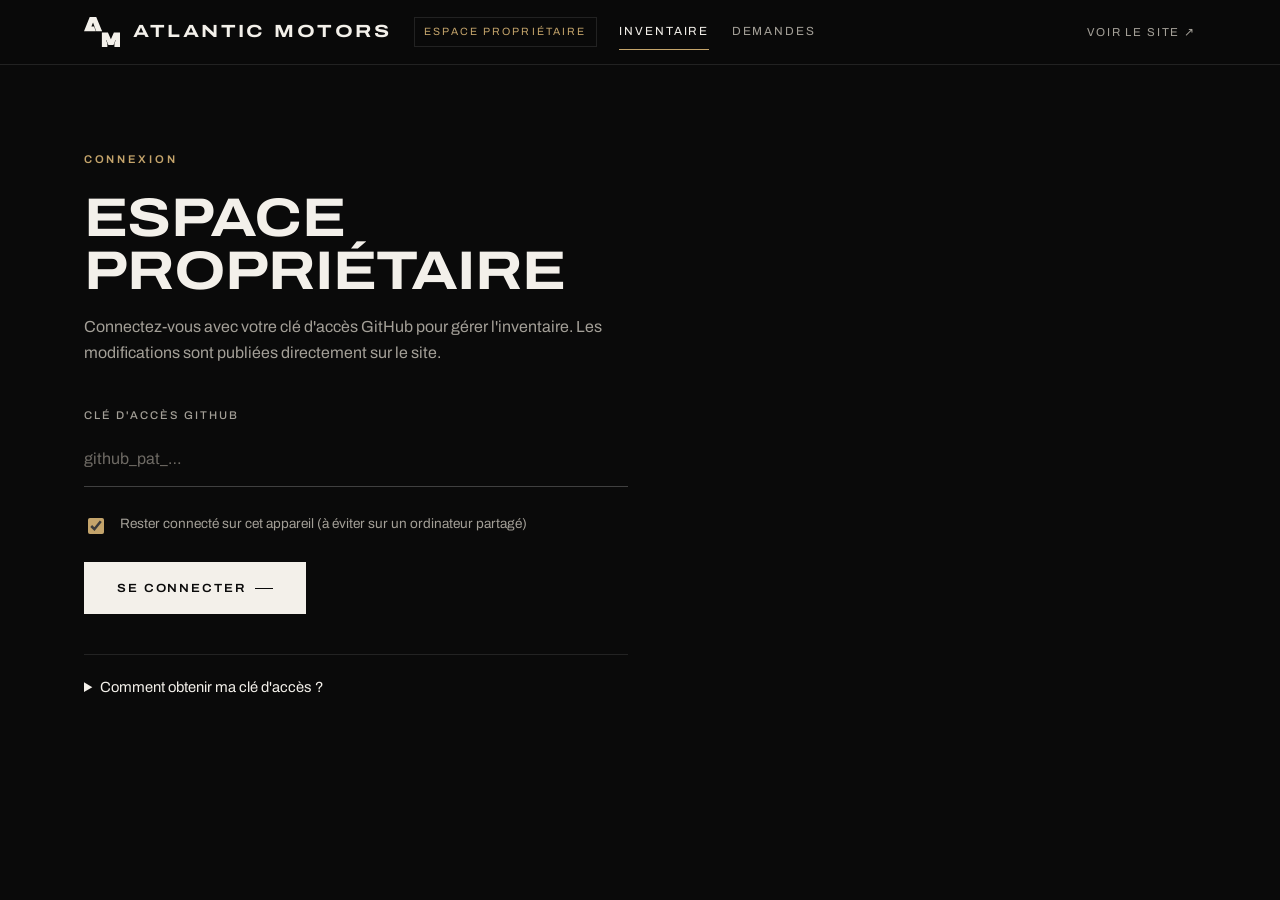
==== commit bf0565b7: "Logo AM et texte d'accueil épuré - Logo « AM » vectorisé (assets/img/logo.svg) dans l'en-tête, le pi" ====
--- a/admin.html
+++ b/admin.html
@@ -6,6 +6,7 @@
   <title>Espace propriétaire — Atlantic Motors</title>
   <meta name="robots" content="noindex, nofollow">
   <meta name="theme-color" content="#0a0a0a">
+  <link rel="icon" href="assets/img/favicon.svg" type="image/svg+xml">
   <link rel="preconnect" href="https://fonts.googleapis.com">
   <link rel="preconnect" href="https://fonts.gstatic.com" crossorigin>
   <link href="https://fonts.googleapis.com/css2?family=Archivo:wdth,wght@62..125,300..800&display=swap" rel="stylesheet">
@@ -16,7 +17,7 @@
 
   <header class="admin-header">
     <div class="admin-header-inner">
-      <a class="brand" href="index.html" data-site="nom">Atlantic Motors</a>
+      <a class="brand" href="index.html"><span class="brand-mark" aria-hidden="true"></span><span class="brand-name" data-site="nom">Atlantic Motors</span></a>
       <span class="admin-tag">Espace propriétaire</span>
       <nav class="admin-tabs" aria-label="Rubriques">
         <a href="#inventaire" data-tab="inventaire">Inventaire</a>
--- a/css/style.css
+++ b/css/style.css
@@ -1175,3 +1175,30 @@
   .show-body > div:last-child { display: flex; align-items: center; gap: 1.4rem; }
   .show-price { margin: 0; }
 }
+
+/* =========================================================
+   Logo — le fichier assets/img/logo.svg sert de pochoir :
+   il prend automatiquement la couleur du texte (blanc sur fond noir).
+   Pour changer de logo, remplacez simplement ce fichier.
+   ========================================================= */
+.brand { display: inline-flex; align-items: center; gap: 0.85rem; }
+.brand-mark {
+  display: inline-block; flex: none;
+  height: 30px; aspect-ratio: 447 / 376;
+  background: currentColor;
+  -webkit-mask: url("../assets/img/logo.svg") center / contain no-repeat;
+  mask: url("../assets/img/logo.svg") center / contain no-repeat;
+  transition: transform 0.6s var(--ease-out);
+}
+.brand:hover .brand-mark { transform: translateY(-2px); }
+.footer-brand .brand-mark { height: 40px; }
+@media (max-width: 420px) {
+  .site-header .brand-name { font-size: 0.86rem; letter-spacing: 0.1em; }
+}
+
+/* Accueil : titre plus court et plus discret */
+.ride-intro h1 { font-size: clamp(1.7rem, 4.4vw, 3.3rem); max-width: none; margin-bottom: 1.1rem; }
+.ride-intro p { font-size: 1rem; max-width: 26rem; margin-bottom: 2rem; }
+.footer-brand .brand { display: inline-flex; }
+.ride-intro h1 { font-size: clamp(1.7rem, 3.8vw, 2.9rem); }
+.ride-intro p { max-width: 32rem; }
